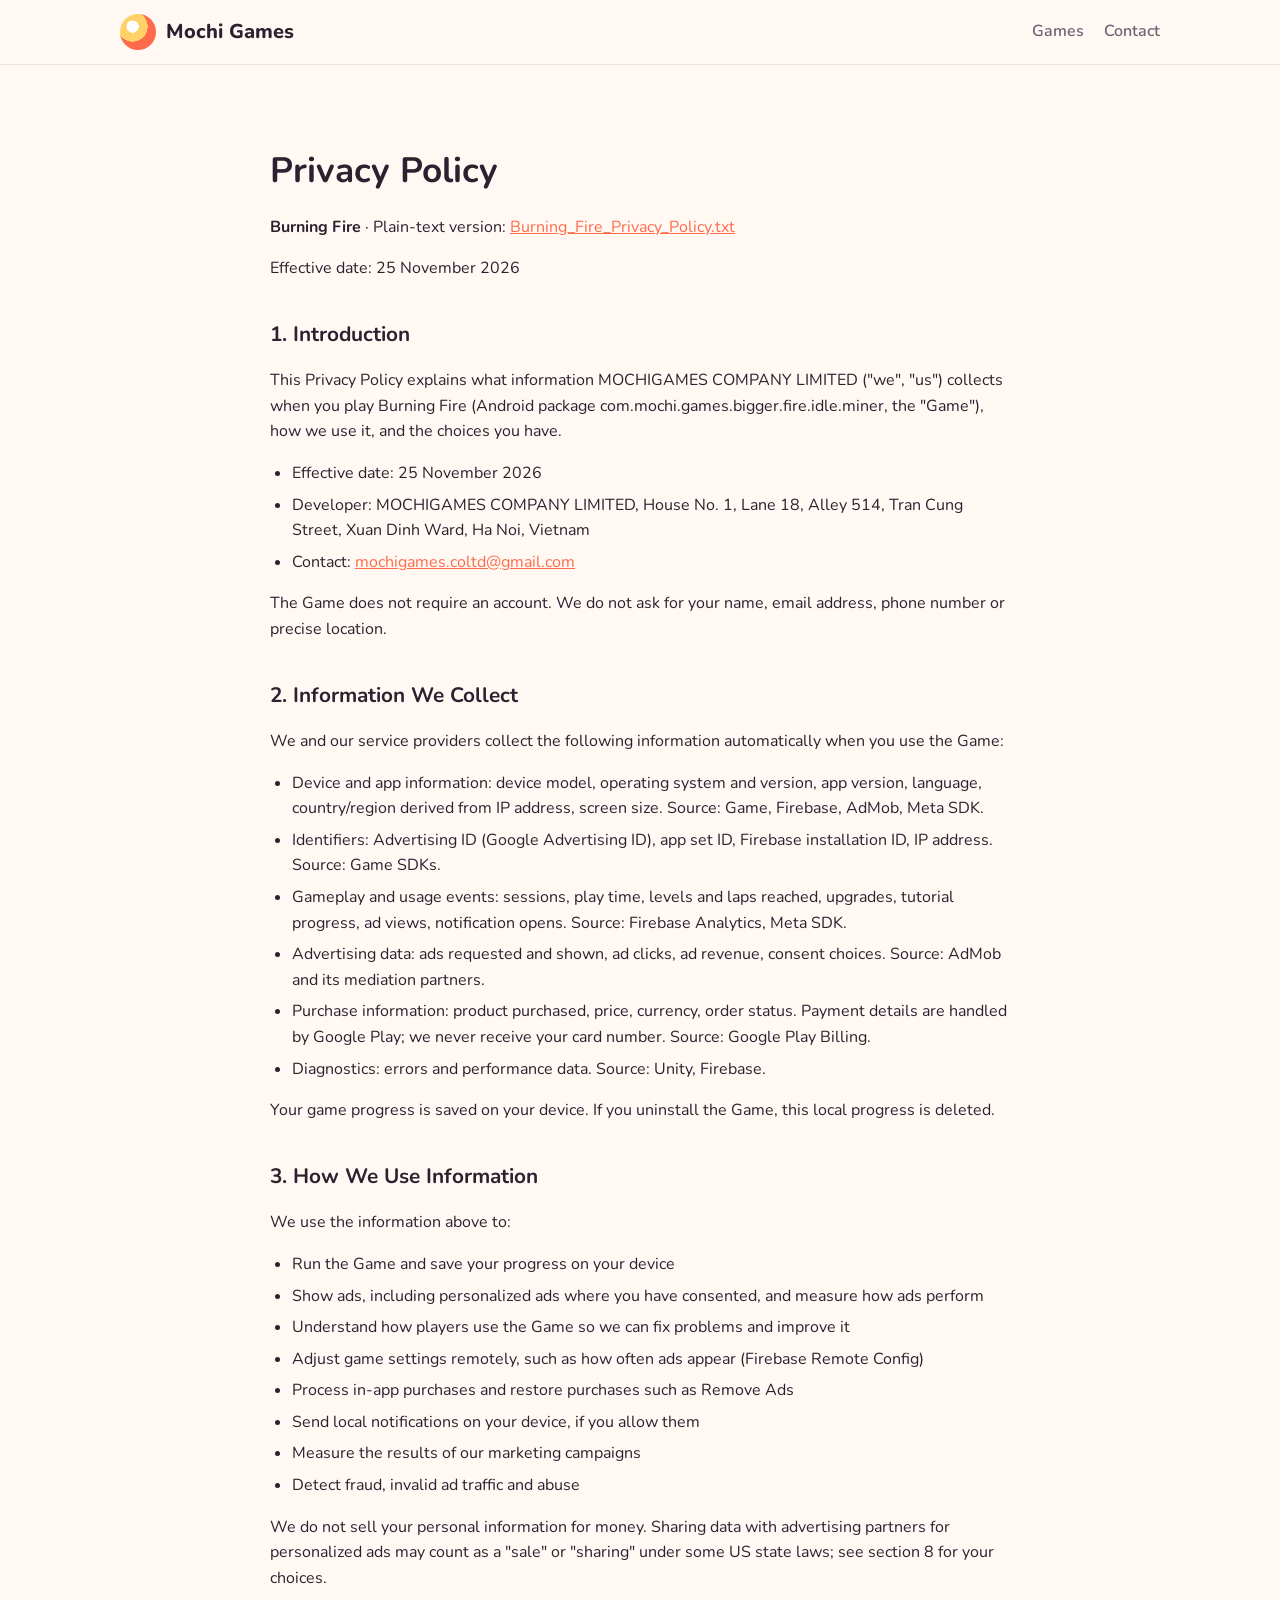
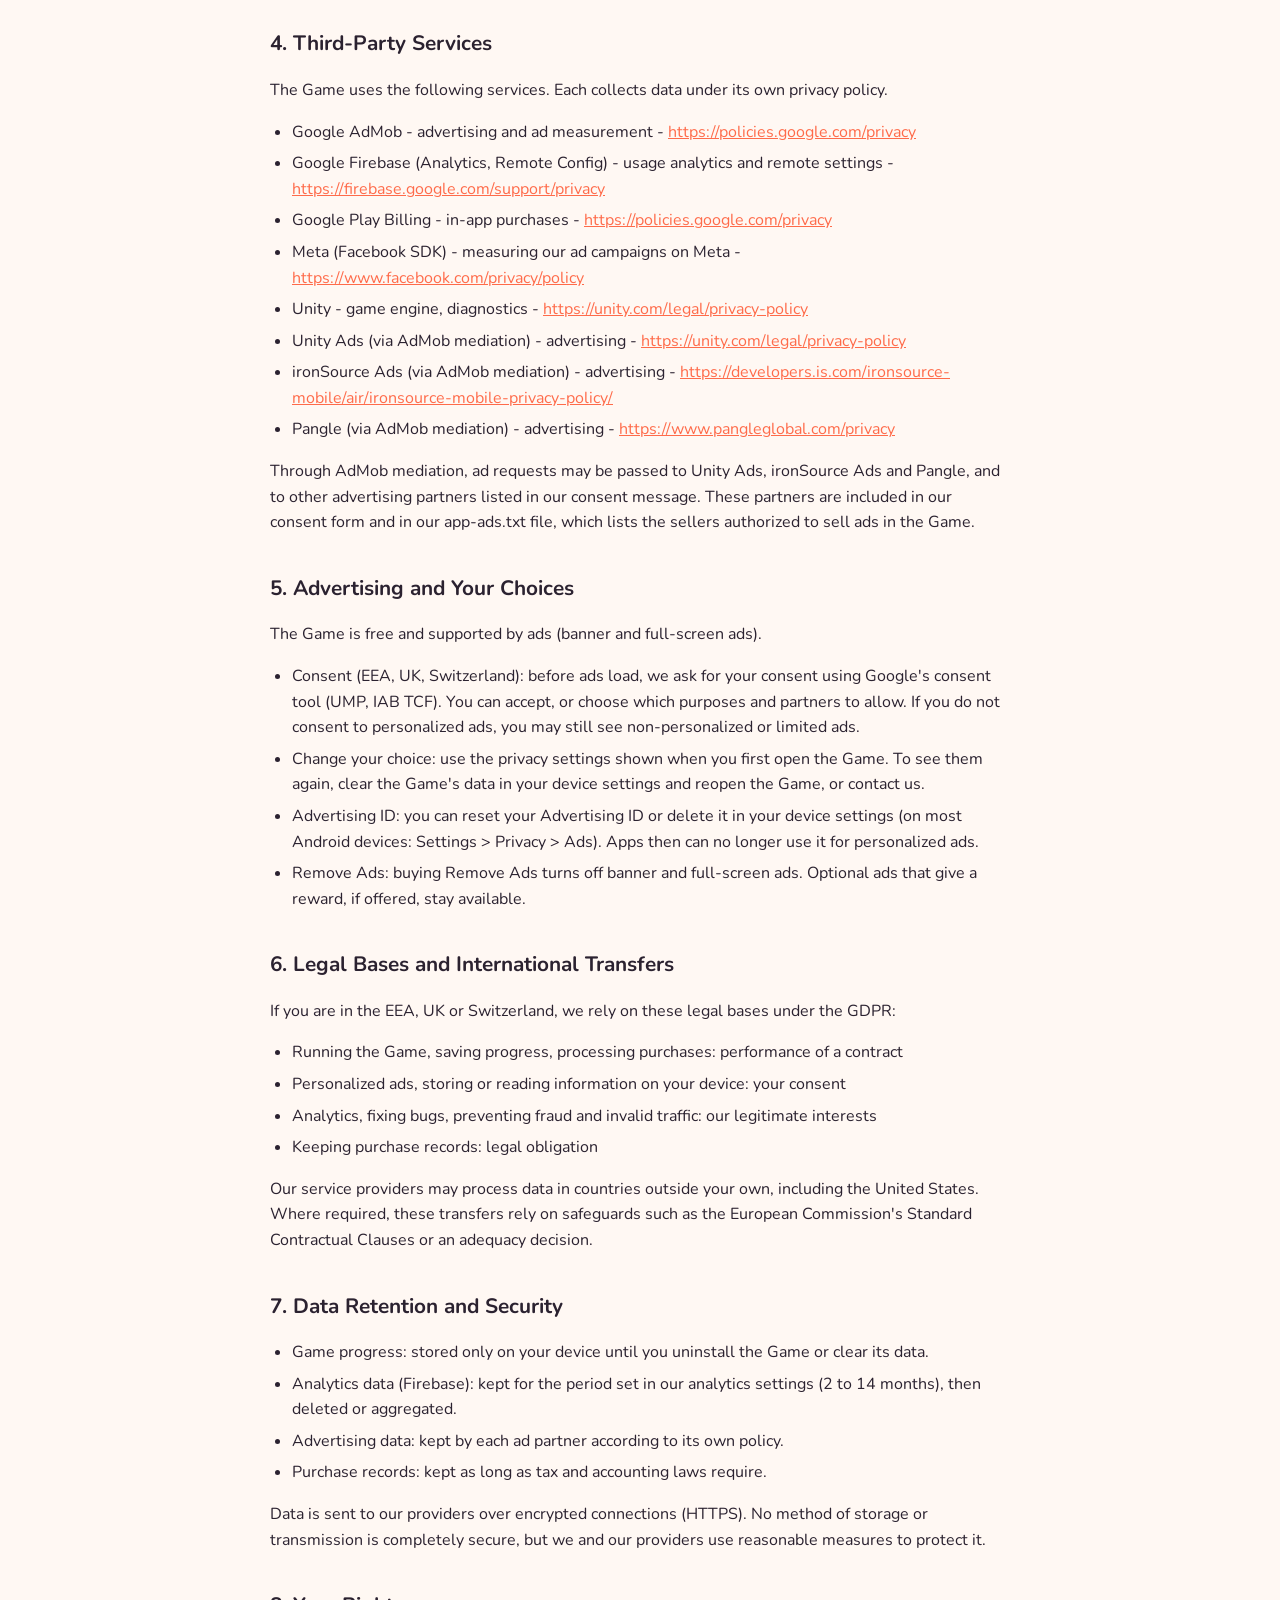
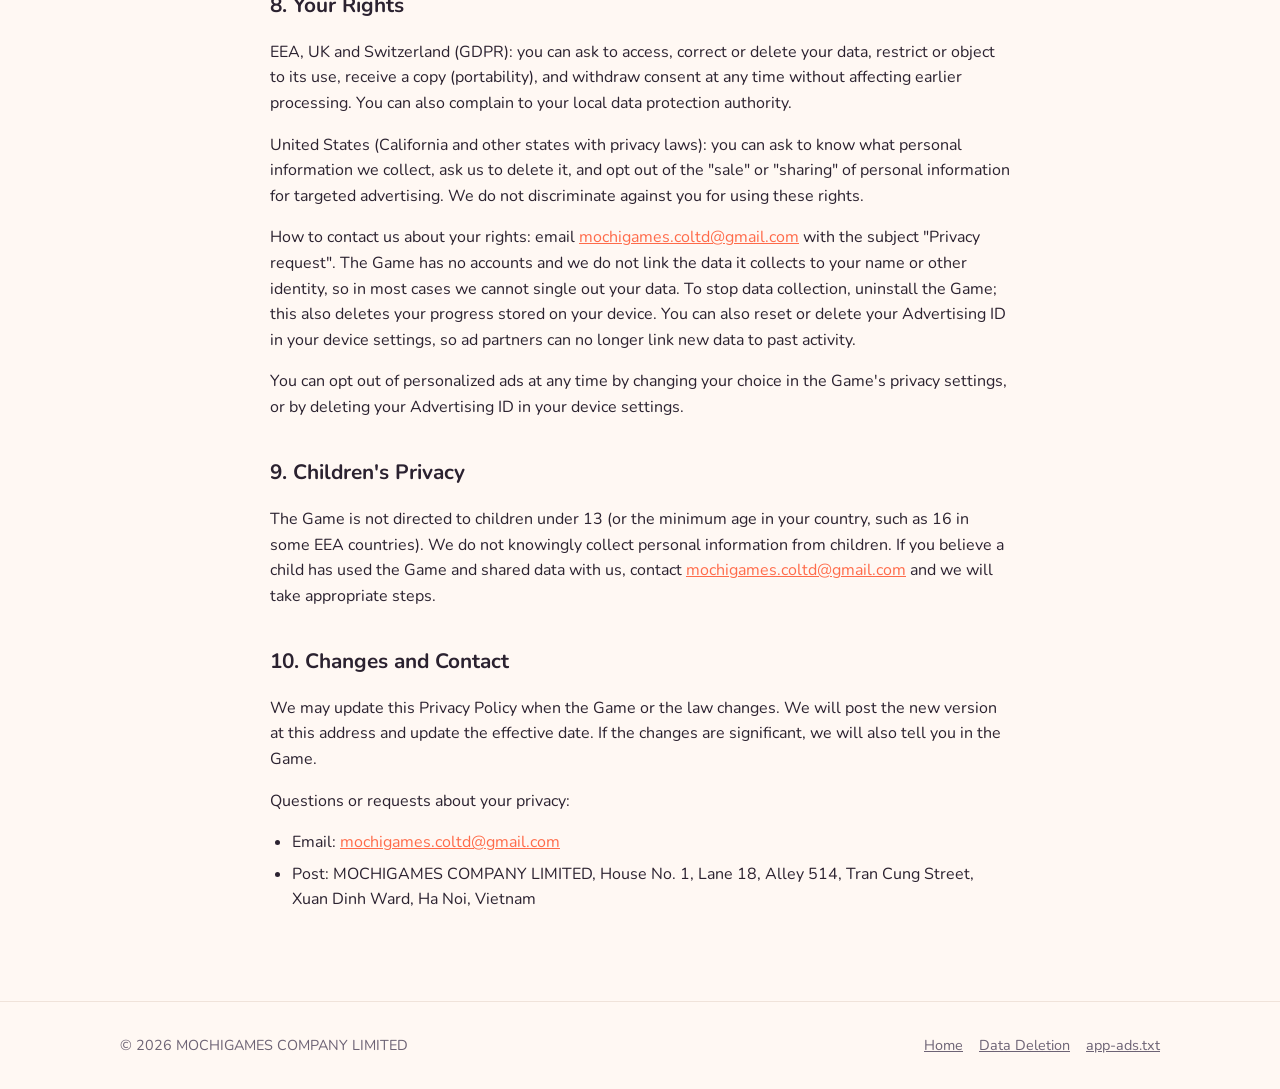
==== privacy-policy.html @ ddbe4dbb "feat: add company landing page and HTML privacy policy - Landing page with company intro, games list" ====
<!DOCTYPE html>
<html lang="en">
<head>
  <meta charset="UTF-8">
  <meta name="viewport" content="width=device-width, initial-scale=1.0">
  <title>Privacy Policy — Burning Fire | Mochi Games</title>
  <meta name="description" content="Privacy Policy for Burning Fire by MOCHIGAMES COMPANY LIMITED.">
  <link rel="preconnect" href="https://fonts.googleapis.com">
  <link rel="preconnect" href="https://fonts.gstatic.com" crossorigin>
  <link href="https://fonts.googleapis.com/css2?family=Nunito:wght@400;600;700;800&display=swap" rel="stylesheet">
  <link rel="stylesheet" href="assets/styles.css">
</head>
<body>
  <!-- Generated from Burning_Fire_Privacy_Policy.txt — edit the .txt and regenerate to keep both in sync -->
  <header class="site-header">
    <div class="container">
      <a class="logo" href="./"><span class="logo-mark" aria-hidden="true"></span>Mochi Games</a>
      <nav class="nav">
        <a href="./#games">Games</a>
        <a href="./#contact">Contact</a>
      </nav>
    </div>
  </header>
  <main>
    <article class="doc">
      <h1>Privacy Policy</h1>
      <p><strong>Burning Fire</strong> · Plain-text version: <a href="Burning_Fire_Privacy_Policy.txt">Burning_Fire_Privacy_Policy.txt</a></p>
      <p>Effective date: 25 November 2026</p>
      <h2>1. Introduction</h2>
      <p>This Privacy Policy explains what information MOCHIGAMES COMPANY LIMITED ("we", "us") collects when you play Burning Fire (Android package com.mochi.games.bigger.fire.idle.miner, the "Game"), how we use it, and the choices you have.</p>
      <ul>
      <li>Effective date: 25 November 2026</li>
      <li>Developer: MOCHIGAMES COMPANY LIMITED, House No. 1, Lane 18, Alley 514, Tran Cung Street, Xuan Dinh Ward, Ha Noi, Vietnam</li>
      <li>Contact: <a href="mailto:mochigames.coltd@gmail.com">mochigames.coltd@gmail.com</a></li>
      </ul>
      <p>The Game does not require an account. We do not ask for your name, email address, phone number or precise location.</p>
      <h2>2. Information We Collect</h2>
      <p>We and our service providers collect the following information automatically when you use the Game:</p>
      <ul>
      <li>Device and app information: device model, operating system and version, app version, language, country/region derived from IP address, screen size. Source: Game, Firebase, AdMob, Meta SDK.</li>
      <li>Identifiers: Advertising ID (Google Advertising ID), app set ID, Firebase installation ID, IP address. Source: Game SDKs.</li>
      <li>Gameplay and usage events: sessions, play time, levels and laps reached, upgrades, tutorial progress, ad views, notification opens. Source: Firebase Analytics, Meta SDK.</li>
      <li>Advertising data: ads requested and shown, ad clicks, ad revenue, consent choices. Source: AdMob and its mediation partners.</li>
      <li>Purchase information: product purchased, price, currency, order status. Payment details are handled by Google Play; we never receive your card number. Source: Google Play Billing.</li>
      <li>Diagnostics: errors and performance data. Source: Unity, Firebase.</li>
      </ul>
      <p>Your game progress is saved on your device. If you uninstall the Game, this local progress is deleted.</p>
      <h2>3. How We Use Information</h2>
      <p>We use the information above to:</p>
      <ul>
      <li>Run the Game and save your progress on your device</li>
      <li>Show ads, including personalized ads where you have consented, and measure how ads perform</li>
      <li>Understand how players use the Game so we can fix problems and improve it</li>
      <li>Adjust game settings remotely, such as how often ads appear (Firebase Remote Config)</li>
      <li>Process in-app purchases and restore purchases such as Remove Ads</li>
      <li>Send local notifications on your device, if you allow them</li>
      <li>Measure the results of our marketing campaigns</li>
      <li>Detect fraud, invalid ad traffic and abuse</li>
      </ul>
      <p>We do not sell your personal information for money. Sharing data with advertising partners for personalized ads may count as a "sale" or "sharing" under some US state laws; see section 8 for your choices.</p>
      <h2>4. Third-Party Services</h2>
      <p>The Game uses the following services. Each collects data under its own privacy policy.</p>
      <ul>
      <li>Google AdMob - advertising and ad measurement - <a href="https://policies.google.com/privacy" target="_blank" rel="noopener">https://policies.google.com/privacy</a></li>
      <li>Google Firebase (Analytics, Remote Config) - usage analytics and remote settings - <a href="https://firebase.google.com/support/privacy" target="_blank" rel="noopener">https://firebase.google.com/support/privacy</a></li>
      <li>Google Play Billing - in-app purchases - <a href="https://policies.google.com/privacy" target="_blank" rel="noopener">https://policies.google.com/privacy</a></li>
      <li>Meta (Facebook SDK) - measuring our ad campaigns on Meta - <a href="https://www.facebook.com/privacy/policy" target="_blank" rel="noopener">https://www.facebook.com/privacy/policy</a></li>
      <li>Unity - game engine, diagnostics - <a href="https://unity.com/legal/privacy-policy" target="_blank" rel="noopener">https://unity.com/legal/privacy-policy</a></li>
      <li>Unity Ads (via AdMob mediation) - advertising - <a href="https://unity.com/legal/privacy-policy" target="_blank" rel="noopener">https://unity.com/legal/privacy-policy</a></li>
      <li>ironSource Ads (via AdMob mediation) - advertising - <a href="https://developers.is.com/ironsource-mobile/air/ironsource-mobile-privacy-policy/" target="_blank" rel="noopener">https://developers.is.com/ironsource-mobile/air/ironsource-mobile-privacy-policy/</a></li>
      <li>Pangle (via AdMob mediation) - advertising - <a href="https://www.pangleglobal.com/privacy" target="_blank" rel="noopener">https://www.pangleglobal.com/privacy</a></li>
      </ul>
      <p>Through AdMob mediation, ad requests may be passed to Unity Ads, ironSource Ads and Pangle, and to other advertising partners listed in our consent message. These partners are included in our consent form and in our app-ads.txt file, which lists the sellers authorized to sell ads in the Game.</p>
      <h2>5. Advertising and Your Choices</h2>
      <p>The Game is free and supported by ads (banner and full-screen ads).</p>
      <ul>
      <li>Consent (EEA, UK, Switzerland): before ads load, we ask for your consent using Google's consent tool (UMP, IAB TCF). You can accept, or choose which purposes and partners to allow. If you do not consent to personalized ads, you may still see non-personalized or limited ads.</li>
      <li>Change your choice: use the privacy settings shown when you first open the Game. To see them again, clear the Game's data in your device settings and reopen the Game, or contact us.</li>
      <li>Advertising ID: you can reset your Advertising ID or delete it in your device settings (on most Android devices: Settings &gt; Privacy &gt; Ads). Apps then can no longer use it for personalized ads.</li>
      <li>Remove Ads: buying Remove Ads turns off banner and full-screen ads. Optional ads that give a reward, if offered, stay available.</li>
      </ul>
      <h2>6. Legal Bases and International Transfers</h2>
      <p>If you are in the EEA, UK or Switzerland, we rely on these legal bases under the GDPR:</p>
      <ul>
      <li>Running the Game, saving progress, processing purchases: performance of a contract</li>
      <li>Personalized ads, storing or reading information on your device: your consent</li>
      <li>Analytics, fixing bugs, preventing fraud and invalid traffic: our legitimate interests</li>
      <li>Keeping purchase records: legal obligation</li>
      </ul>
      <p>Our service providers may process data in countries outside your own, including the United States. Where required, these transfers rely on safeguards such as the European Commission's Standard Contractual Clauses or an adequacy decision.</p>
      <h2>7. Data Retention and Security</h2>
      <ul>
      <li>Game progress: stored only on your device until you uninstall the Game or clear its data.</li>
      <li>Analytics data (Firebase): kept for the period set in our analytics settings (2 to 14 months), then deleted or aggregated.</li>
      <li>Advertising data: kept by each ad partner according to its own policy.</li>
      <li>Purchase records: kept as long as tax and accounting laws require.</li>
      </ul>
      <p>Data is sent to our providers over encrypted connections (HTTPS). No method of storage or transmission is completely secure, but we and our providers use reasonable measures to protect it.</p>
      <h2>8. Your Rights</h2>
      <p>EEA, UK and Switzerland (GDPR): you can ask to access, correct or delete your data, restrict or object to its use, receive a copy (portability), and withdraw consent at any time without affecting earlier processing. You can also complain to your local data protection authority.</p>
      <p>United States (California and other states with privacy laws): you can ask to know what personal information we collect, ask us to delete it, and opt out of the "sale" or "sharing" of personal information for targeted advertising. We do not discriminate against you for using these rights.</p>
      <p>How to contact us about your rights: email <a href="mailto:mochigames.coltd@gmail.com">mochigames.coltd@gmail.com</a> with the subject "Privacy request". The Game has no accounts and we do not link the data it collects to your name or other identity, so in most cases we cannot single out your data. To stop data collection, uninstall the Game; this also deletes your progress stored on your device. You can also reset or delete your Advertising ID in your device settings, so ad partners can no longer link new data to past activity.</p>
      <p>You can opt out of personalized ads at any time by changing your choice in the Game's privacy settings, or by deleting your Advertising ID in your device settings.</p>
      <h2>9. Children&#x27;s Privacy</h2>
      <p>The Game is not directed to children under 13 (or the minimum age in your country, such as 16 in some EEA countries). We do not knowingly collect personal information from children. If you believe a child has used the Game and shared data with us, contact <a href="mailto:mochigames.coltd@gmail.com">mochigames.coltd@gmail.com</a> and we will take appropriate steps.</p>
      <h2>10. Changes and Contact</h2>
      <p>We may update this Privacy Policy when the Game or the law changes. We will post the new version at this address and update the effective date. If the changes are significant, we will also tell you in the Game.</p>
      <p>Questions or requests about your privacy:</p>
      <ul>
      <li>Email: <a href="mailto:mochigames.coltd@gmail.com">mochigames.coltd@gmail.com</a></li>
      <li>Post: MOCHIGAMES COMPANY LIMITED, House No. 1, Lane 18, Alley 514, Tran Cung Street, Xuan Dinh Ward, Ha Noi, Vietnam</li>
      </ul>
    </article>
  </main>
  <footer class="site-footer">
    <div class="container">
      <span>© 2026 MOCHIGAMES COMPANY LIMITED</span>
      <nav>
        <a href="./">Home</a>
        <a href="USERDATADELETIONPOLICY.html">Data Deletion</a>
        <a href="app-ads.txt">app-ads.txt</a>
      </nav>
    </div>
  </footer>
</body>
</html>
---- assets/styles.css ----
/* Mochi Games — shared site styles */
:root {
  --bg: #fff8f3;
  --surface: #ffffff;
  --text: #2b2230;
  --muted: #6d6375;
  --primary: #ff6b4a;
  --primary-dark: #e0502f;
  --accent: #ffd166;
  --border: #f0e3da;
  --radius: 16px;
  --max: 1080px;
}
@media (prefers-color-scheme: dark) {
  :root {
    --bg: #17131a;
    --surface: #221c26;
    --text: #f4eef6;
    --muted: #b3a8b9;
    --border: #352c3a;
  }
}
* { box-sizing: border-box; }
html { scroll-behavior: smooth; }
body {
  margin: 0;
  font-family: "Nunito", system-ui, -apple-system, "Segoe UI", Roboto, sans-serif;
  background: var(--bg);
  color: var(--text);
  line-height: 1.6;
}
a { color: var(--primary); }
a:hover { color: var(--primary-dark); }
.container { max-width: var(--max); margin: 0 auto; padding: 0 20px; }

/* Header */
.site-header {
  position: sticky; top: 0; z-index: 10;
  background: color-mix(in srgb, var(--bg) 88%, transparent);
  backdrop-filter: blur(8px);
  border-bottom: 1px solid var(--border);
}
.site-header .container { display: flex; align-items: center; justify-content: space-between; height: 64px; gap: 16px; }
.logo { display: flex; align-items: center; gap: 10px; font-weight: 800; font-size: 1.25rem; color: var(--text); text-decoration: none; }
.logo-mark {
  width: 36px; height: 36px; border-radius: 50%;
  background: radial-gradient(circle at 35% 35%, #fff 0 18%, var(--accent) 19% 45%, var(--primary) 46%);
}
.nav { display: flex; gap: 20px; flex-wrap: wrap; }
.nav a { color: var(--muted); text-decoration: none; font-weight: 600; }
.nav a:hover { color: var(--primary); }

/* Hero */
.hero { padding: 88px 0 72px; text-align: center; }
.hero h1 { font-size: clamp(2.2rem, 6vw, 3.6rem); line-height: 1.15; margin: 0 0 16px; }
.hero h1 span { color: var(--primary); }
.hero p { font-size: 1.15rem; color: var(--muted); max-width: 640px; margin: 0 auto 32px; }
.btn {
  display: inline-block; padding: 12px 28px; border-radius: 999px;
  background: var(--primary); color: #fff; font-weight: 700; text-decoration: none;
}
.btn:hover { background: var(--primary-dark); color: #fff; }

/* Sections */
section { padding: 64px 0; }
section h2 { font-size: 2rem; margin: 0 0 12px; text-align: center; }
.section-sub { text-align: center; color: var(--muted); margin: 0 auto 40px; max-width: 600px; }
.grid { display: grid; grid-template-columns: repeat(auto-fit, minmax(240px, 1fr)); gap: 24px; }
.card { background: var(--surface); border: 1px solid var(--border); border-radius: var(--radius); padding: 24px; }
.card h3 { margin: 8px 0; }
.card p { color: var(--muted); margin: 0; }
.card-icon { font-size: 2rem; }

/* Game card */
.games-grid { grid-template-columns: repeat(auto-fit, minmax(260px, 340px)); justify-content: center; }
.game-card { display: flex; flex-direction: column; gap: 12px; }
.game-icon {
  width: 88px; height: 88px; border-radius: 22px; display: grid; place-items: center; font-size: 2.6rem;
  background: linear-gradient(135deg, #ff9a3c, #ff3d3d);
}
.game-meta { font-size: .9rem; color: var(--muted); }
.store-links { display: flex; gap: 10px; flex-wrap: wrap; margin-top: auto; }
.store-btn {
  display: inline-flex; align-items: center; gap: 8px; padding: 8px 16px; border-radius: 10px;
  background: var(--text); color: var(--bg); text-decoration: none; font-weight: 700; font-size: .9rem;
}
.store-btn:hover { opacity: .85; color: var(--bg); }
.text-links { font-size: .9rem; }

/* Contact */
.contact { text-align: center; }
.contact address { font-style: normal; color: var(--muted); }

/* Footer */
.site-footer { border-top: 1px solid var(--border); padding: 32px 0; color: var(--muted); font-size: .9rem; }
.site-footer .container { display: flex; justify-content: space-between; flex-wrap: wrap; gap: 16px; }
.site-footer nav { display: flex; gap: 16px; flex-wrap: wrap; }
.site-footer a { color: var(--muted); }

/* Legal / document pages */
.doc { max-width: 780px; margin: 0 auto; padding: 48px 20px 72px; }
.doc h1 { font-size: 2.2rem; margin-bottom: 4px; }
.doc h2 { font-size: 1.3rem; margin-top: 36px; text-align: left; }
.doc ul { padding-left: 22px; }
.doc li { margin-bottom: 6px; }
.doc a { word-break: break-word; }

@media (max-width: 640px) {
  .site-header .container { height: auto; padding-top: 12px; padding-bottom: 12px; flex-wrap: wrap; }
  .nav { gap: 14px; font-size: .9rem; }
  .hero { padding: 56px 0 48px; }
}
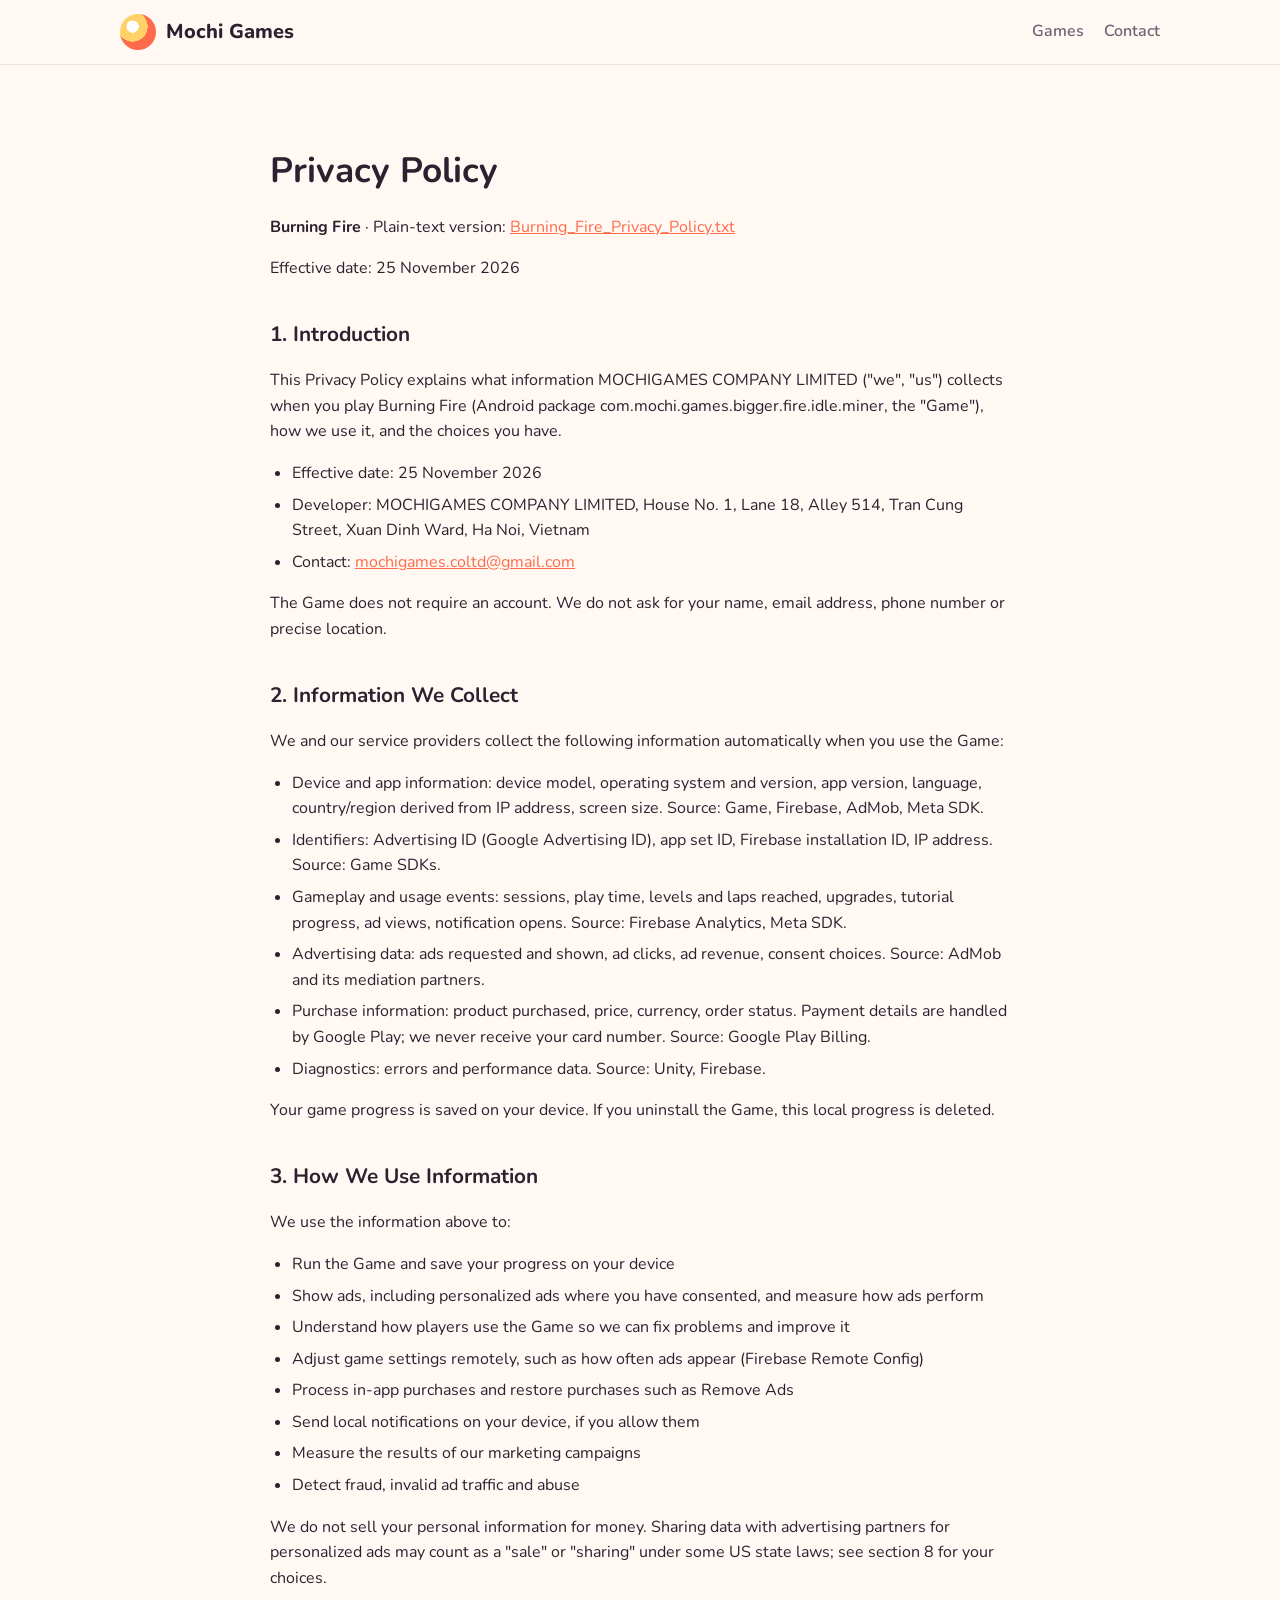
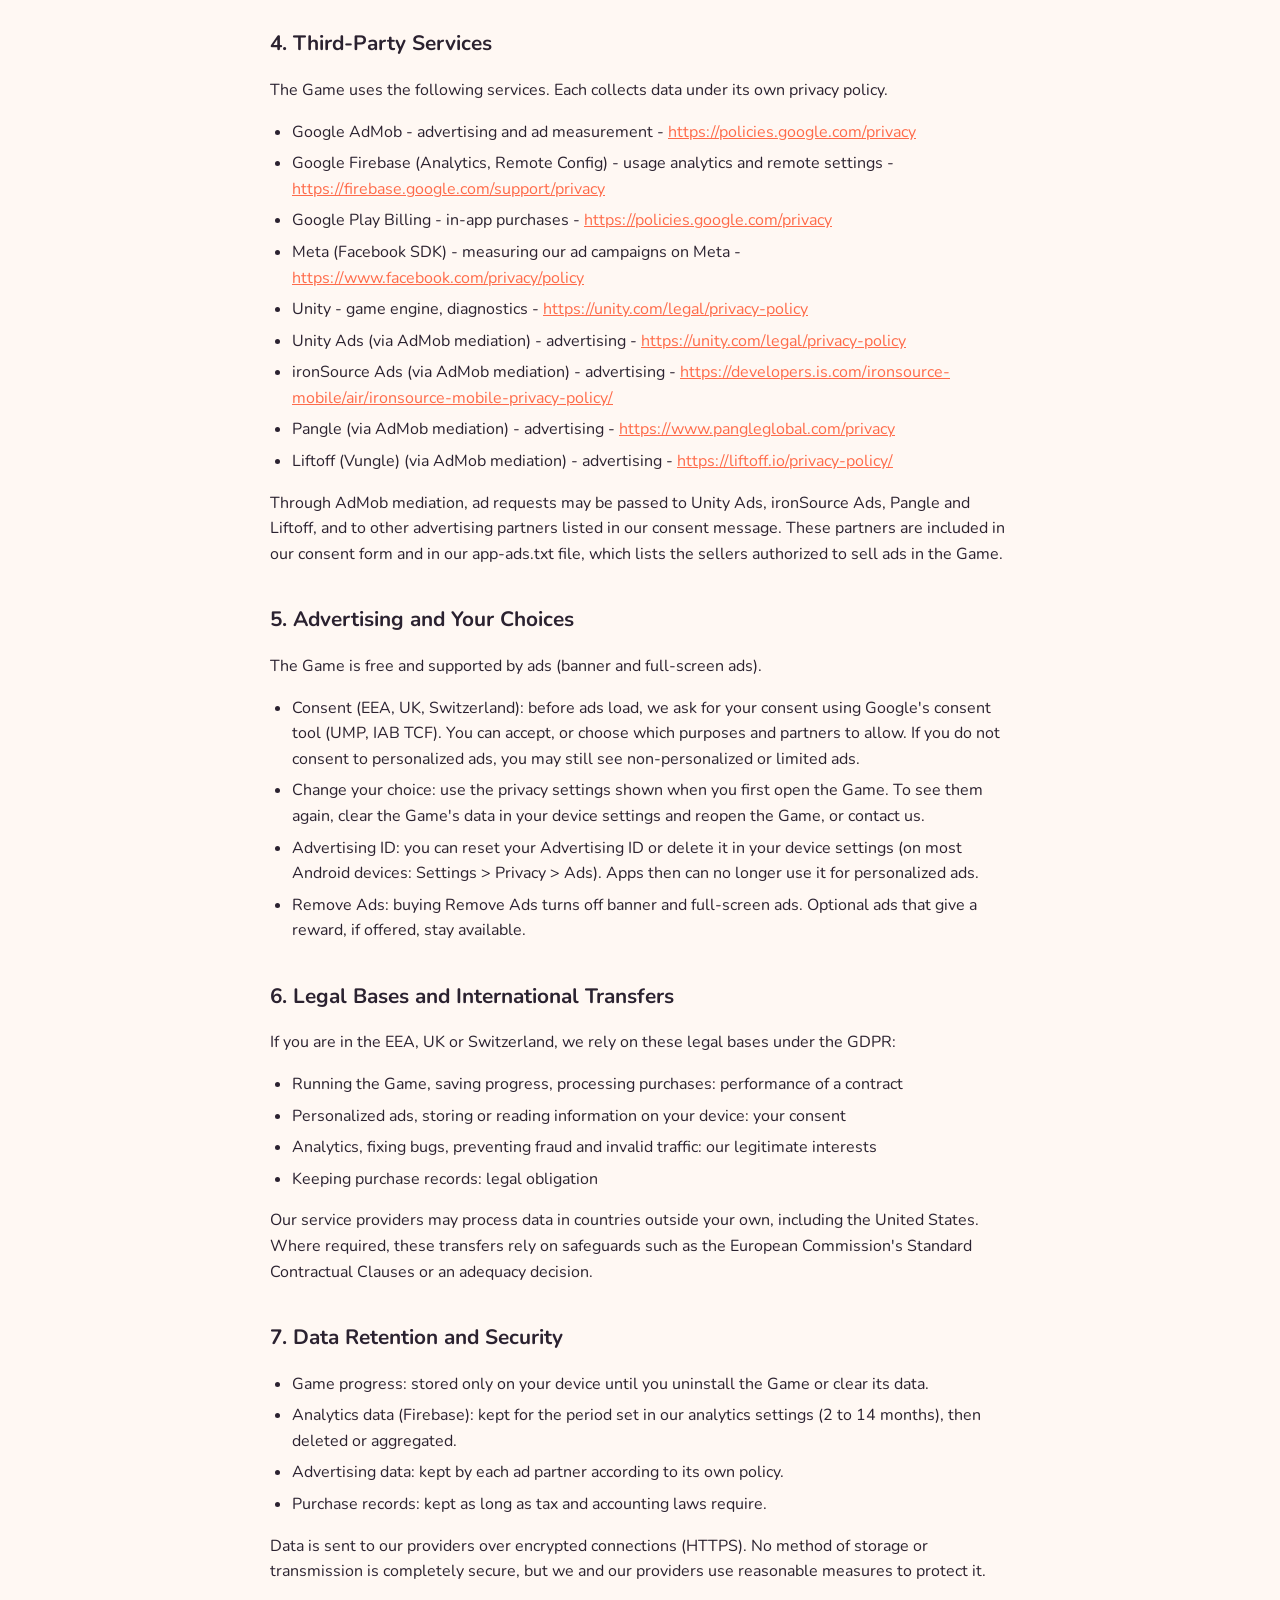
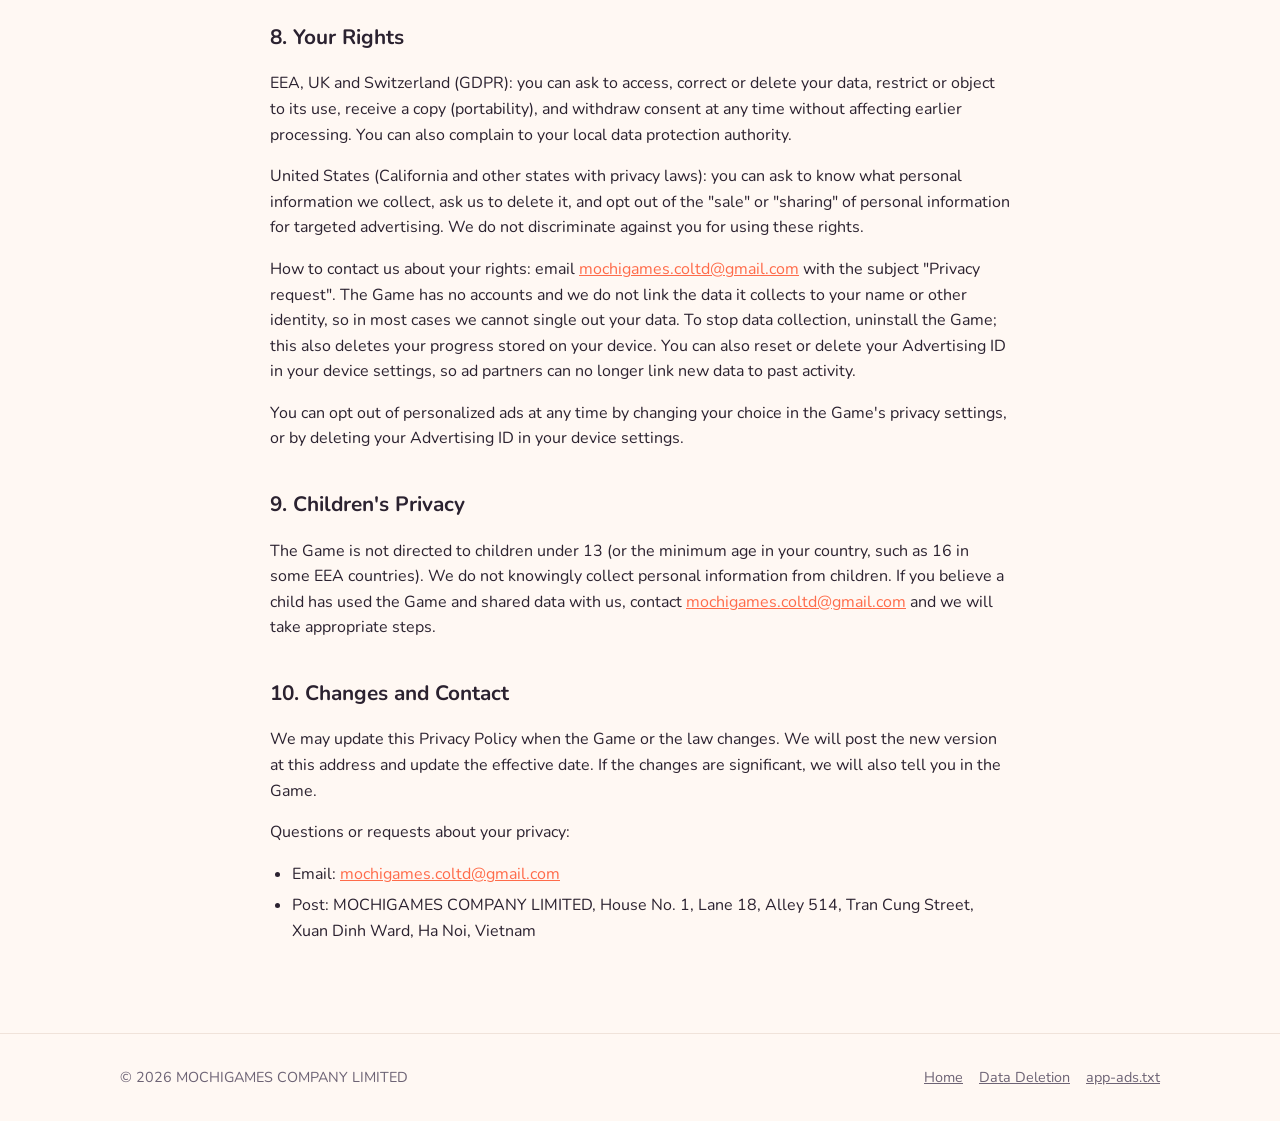
==== commit aef69612: "docs: add Liftoff (Vungle) to privacy policy ad partners Co-Authored-By: Claude Opus 5.5 <noreply@an" ====
--- a/privacy-policy.html
+++ b/privacy-policy.html
@@ -69,8 +69,9 @@
       <li>Unity Ads (via AdMob mediation) - advertising - <a href="https://unity.com/legal/privacy-policy" target="_blank" rel="noopener">https://unity.com/legal/privacy-policy</a></li>
       <li>ironSource Ads (via AdMob mediation) - advertising - <a href="https://developers.is.com/ironsource-mobile/air/ironsource-mobile-privacy-policy/" target="_blank" rel="noopener">https://developers.is.com/ironsource-mobile/air/ironsource-mobile-privacy-policy/</a></li>
       <li>Pangle (via AdMob mediation) - advertising - <a href="https://www.pangleglobal.com/privacy" target="_blank" rel="noopener">https://www.pangleglobal.com/privacy</a></li>
+      <li>Liftoff (Vungle) (via AdMob mediation) - advertising - <a href="https://liftoff.io/privacy-policy/" target="_blank" rel="noopener">https://liftoff.io/privacy-policy/</a></li>
       </ul>
-      <p>Through AdMob mediation, ad requests may be passed to Unity Ads, ironSource Ads and Pangle, and to other advertising partners listed in our consent message. These partners are included in our consent form and in our app-ads.txt file, which lists the sellers authorized to sell ads in the Game.</p>
+      <p>Through AdMob mediation, ad requests may be passed to Unity Ads, ironSource Ads, Pangle and Liftoff, and to other advertising partners listed in our consent message. These partners are included in our consent form and in our app-ads.txt file, which lists the sellers authorized to sell ads in the Game.</p>
       <h2>5. Advertising and Your Choices</h2>
       <p>The Game is free and supported by ads (banner and full-screen ads).</p>
       <ul>
--- a/assets/styles.css
+++ b/assets/styles.css
@@ -72,11 +72,11 @@
 .card-icon { font-size: 2rem; }
 
 /* Game card */
-.games-grid { grid-template-columns: repeat(auto-fit, minmax(260px, 340px)); justify-content: center; }
+.games-grid { grid-template-columns: repeat(auto-fit, minmax(260px, 320px)); justify-content: center; }
 .game-card { display: flex; flex-direction: column; gap: 12px; }
 .game-icon {
-  width: 88px; height: 88px; border-radius: 22px; display: grid; place-items: center; font-size: 2.6rem;
-  background: linear-gradient(135deg, #ff9a3c, #ff3d3d);
+  width: 88px; height: 88px; border-radius: 22px; object-fit: cover;
+  box-shadow: 0 4px 14px rgba(0, 0, 0, .12);
 }
 .game-meta { font-size: .9rem; color: var(--muted); }
 .store-links { display: flex; gap: 10px; flex-wrap: wrap; margin-top: auto; }
